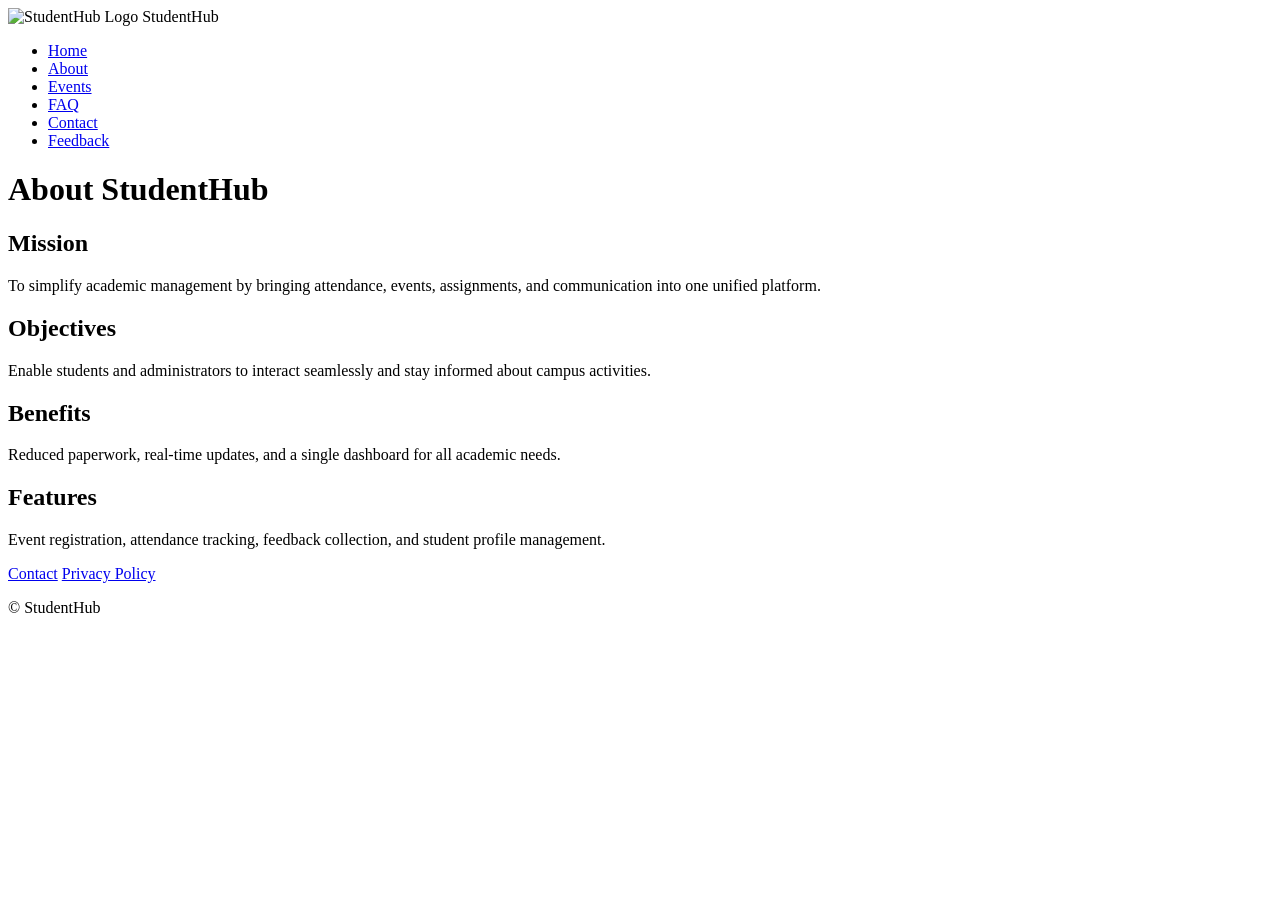
==== pages/about.html @ 8a24f8e3 "Initial StudentHub project setup" ====
<!DOCTYPE html>
<html lang="en">
<head>
  <meta charset="UTF-8">
  <meta name="viewport" content="width=device-width, initial-scale=1.0">
  <title>StudentHub - About Us</title>
  <link rel="stylesheet" href="about.css">
</head>
<body>
  <header>
    <div class="logo">
      <img src="logo.png" alt="StudentHub Logo">
      <span>StudentHub</span>
    </div>
    <nav aria-label="Main navigation">
      <ul>
        <li><a href="index.html">Home</a></li>
        <li><a href="about.html">About</a></li>
        <li><a href="events.html">Events</a></li>
        <li><a href="faq.html">FAQ</a></li>
        <li><a href="contact.html">Contact</a></li>
        <li><a href="feedback.html">Feedback</a></li>
      </ul>
    </nav>
  </header>

  <main>
    <h1>About StudentHub</h1>

    <section>
      <h2>Mission</h2>
      <p>To simplify academic management by bringing attendance, events, assignments, and communication into one unified platform.</p>
    </section>

    <section>
      <h2>Objectives</h2>
      <p>Enable students and administrators to interact seamlessly and stay informed about campus activities.</p>
    </section>

    <section>
      <h2>Benefits</h2>
      <p>Reduced paperwork, real-time updates, and a single dashboard for all academic needs.</p>
    </section>

    <section>
      <h2>Features</h2>
      <p>Event registration, attendance tracking, feedback collection, and student profile management.</p>
    </section>
  </main>

  <footer>
    <nav aria-label="Footer navigation">
      <a href="contact.html">Contact</a>
      <a href="privacy.html">Privacy Policy</a>
    </nav>
    <p>&copy; StudentHub</p>
  </footer>
</body>
</html>
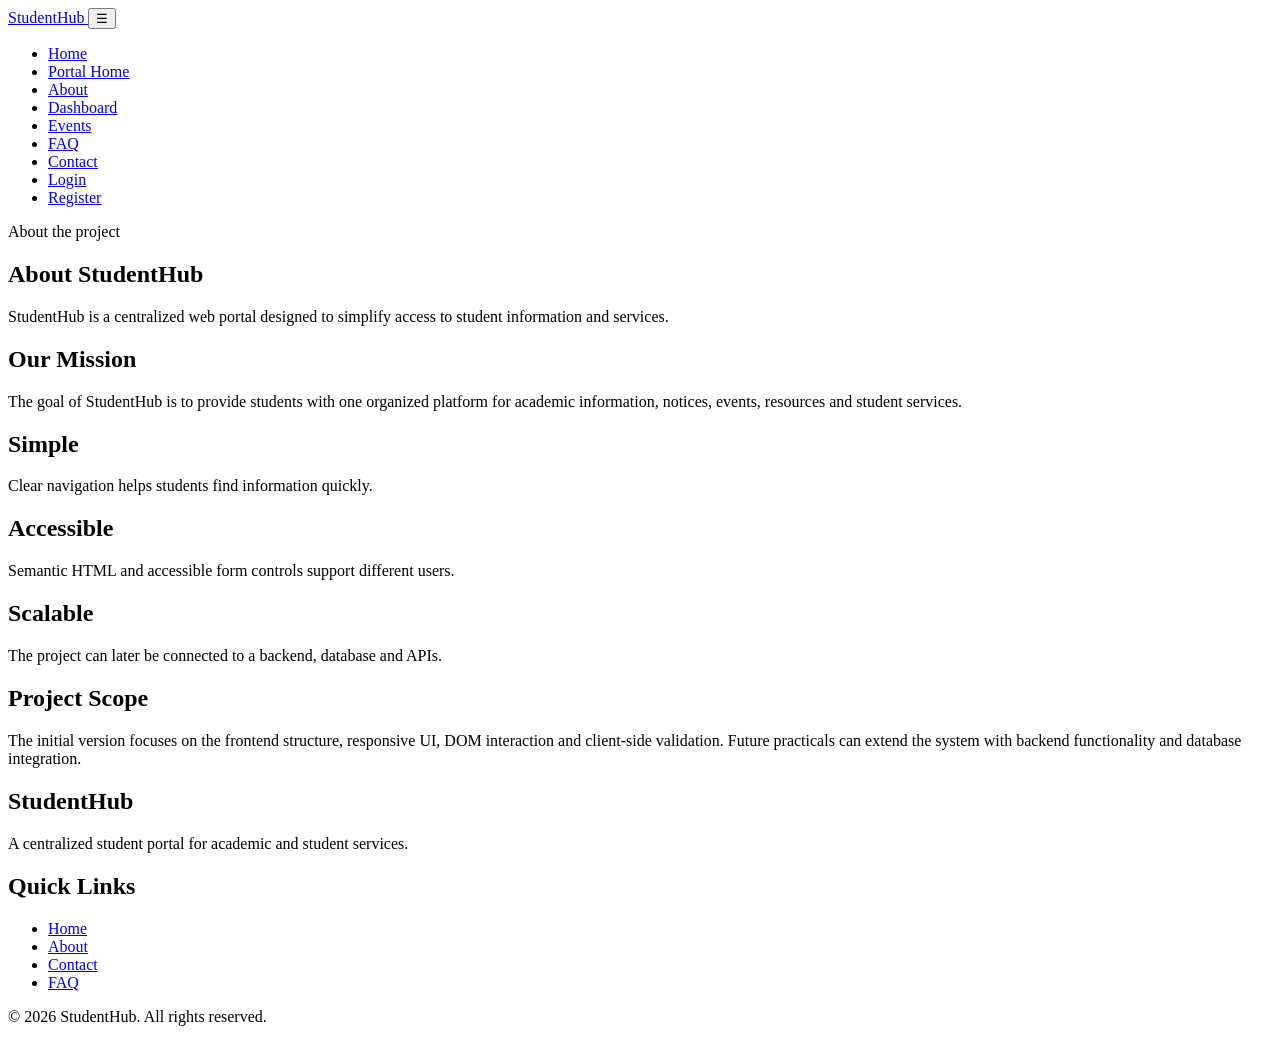
==== commit 2fe4b6c9: "Add HTML, README, DOCUMENT" ====
--- a/pages/about.html
+++ b/pages/about.html
@@ -1,59 +1,183 @@
 <!DOCTYPE html>
 <html lang="en">
 <head>
-  <meta charset="UTF-8">
-  <meta name="viewport" content="width=device-width, initial-scale=1.0">
-  <title>StudentHub - About Us</title>
-  <link rel="stylesheet" href="about.css">
+    <meta charset="UTF-8">
+    <meta name="viewport" content="width=device-width, initial-scale=1.0">
+
+    <meta name="description"
+          content="Learn about the StudentHub student portal project.">
+
+    <title>StudentHub | About</title>
+
+    <link rel="stylesheet" href="../css/about.css">
+    <script src="../js/about.js" defer></script>
 </head>
+
 <body>
-  <header>
-    <div class="logo">
-      <img src="logo.png" alt="StudentHub Logo">
-      <span>StudentHub</span>
-    </div>
-    <nav aria-label="Main navigation">
-      <ul>
-        <li><a href="index.html">Home</a></li>
-        <li><a href="about.html">About</a></li>
-        <li><a href="events.html">Events</a></li>
-        <li><a href="faq.html">FAQ</a></li>
-        <li><a href="contact.html">Contact</a></li>
-        <li><a href="feedback.html">Feedback</a></li>
-      </ul>
-    </nav>
-  </header>
 
-  <main>
-    <h1>About StudentHub</h1>
+    <!-- HEADER -->
+    <header class="site-header">
 
-    <section>
-      <h2>Mission</h2>
-      <p>To simplify academic management by bringing attendance, events, assignments, and communication into one unified platform.</p>
-    </section>
+        <nav class="navbar" aria-label="Main navigation">
 
-    <section>
-      <h2>Objectives</h2>
-      <p>Enable students and administrators to interact seamlessly and stay informed about campus activities.</p>
-    </section>
+            <a href="../index.html" class="logo">
+                StudentHub
+            </a>
 
-    <section>
-      <h2>Benefits</h2>
-      <p>Reduced paperwork, real-time updates, and a single dashboard for all academic needs.</p>
-    </section>
+            <button
+                type="button"
+                class="menu-toggle"
+                id="menuToggle"
+                aria-label="Open navigation menu"
+                aria-expanded="false">
+                ☰
+            </button>
 
-    <section>
-      <h2>Features</h2>
-      <p>Event registration, attendance tracking, feedback collection, and student profile management.</p>
-    </section>
-  </main>
+            <ul class="nav-links" id="navLinks">
+                <li><a href="../index.html">Home</a></li>
+                <li><a href="home.html">Portal Home</a></li>
+                <li><a href="about.html" aria-current="page">About</a></li>
+                <li><a href="dashboard.html">Dashboard</a></li>
+                <li><a href="events.html">Events</a></li>
+                <li><a href="faq.html">FAQ</a></li>
+                <li><a href="contact.html">Contact</a></li>
+                <li><a href="login.html">Login</a></li>
+                <li><a href="register.html" class="nav-button">Register</a></li>
+            </ul>
 
-  <footer>
-    <nav aria-label="Footer navigation">
-      <a href="contact.html">Contact</a>
-      <a href="privacy.html">Privacy Policy</a>
-    </nav>
-    <p>&copy; StudentHub</p>
-  </footer>
+        </nav>
+
+    </header>
+
+
+    <main>
+
+        <section class="page-header" aria-labelledby="page-title">
+
+            <p class="eyebrow">
+                About the project
+            </p>
+
+            <h1 id="page-title">
+                About StudentHub
+            </h1>
+
+            <p>
+                StudentHub is a centralized web portal designed
+                to simplify access to student information and services.
+            </p>
+
+        </section>
+
+
+        <section class="content-section" aria-labelledby="mission-title">
+
+            <h2 id="mission-title">
+                Our Mission
+            </h2>
+
+            <p>
+                The goal of StudentHub is to provide students with
+                one organized platform for academic information,
+                notices, events, resources and student services.
+            </p>
+
+        </section>
+
+
+        <section class="card-grid" aria-label="StudentHub objectives">
+
+            <article class="card">
+
+                <h2>
+                    Simple
+                </h2>
+
+                <p>
+                    Clear navigation helps students find information quickly.
+                </p>
+
+            </article>
+
+
+            <article class="card">
+
+                <h2>
+                    Accessible
+                </h2>
+
+                <p>
+                    Semantic HTML and accessible form controls
+                    support different users.
+                </p>
+
+            </article>
+
+
+            <article class="card">
+
+                <h2>
+                    Scalable
+                </h2>
+
+                <p>
+                    The project can later be connected to a backend,
+                    database and APIs.
+                </p>
+
+            </article>
+
+        </section>
+
+
+        <section class="content-section" aria-labelledby="scope-title">
+
+            <h2 id="scope-title">
+                Project Scope
+            </h2>
+
+            <p>
+                The initial version focuses on the frontend structure,
+                responsive UI, DOM interaction and client-side validation.
+                Future practicals can extend the system with backend
+                functionality and database integration.
+            </p>
+
+        </section>
+
+    </main>
+
+
+    <!-- FOOTER -->
+    <footer class="site-footer">
+
+        <div class="footer-content">
+
+            <section>
+                <h2>StudentHub</h2>
+                <p>
+                    A centralized student portal for academic
+                    and student services.
+                </p>
+            </section>
+
+            <nav aria-label="Footer navigation">
+                <h2>Quick Links</h2>
+                <ul>
+                    <li><a href="../index.html">Home</a></li>
+                    <li><a href="about.html">About</a></li>
+                    <li><a href="contact.html">Contact</a></li>
+                    <li><a href="faq.html">FAQ</a></li>
+                </ul>
+            </nav>
+
+        </div>
+
+        <p class="copyright">
+            &copy; 2026 StudentHub. All rights reserved.
+        </p>
+
+    </footer>
+
 </body>
-</html>
+</html>
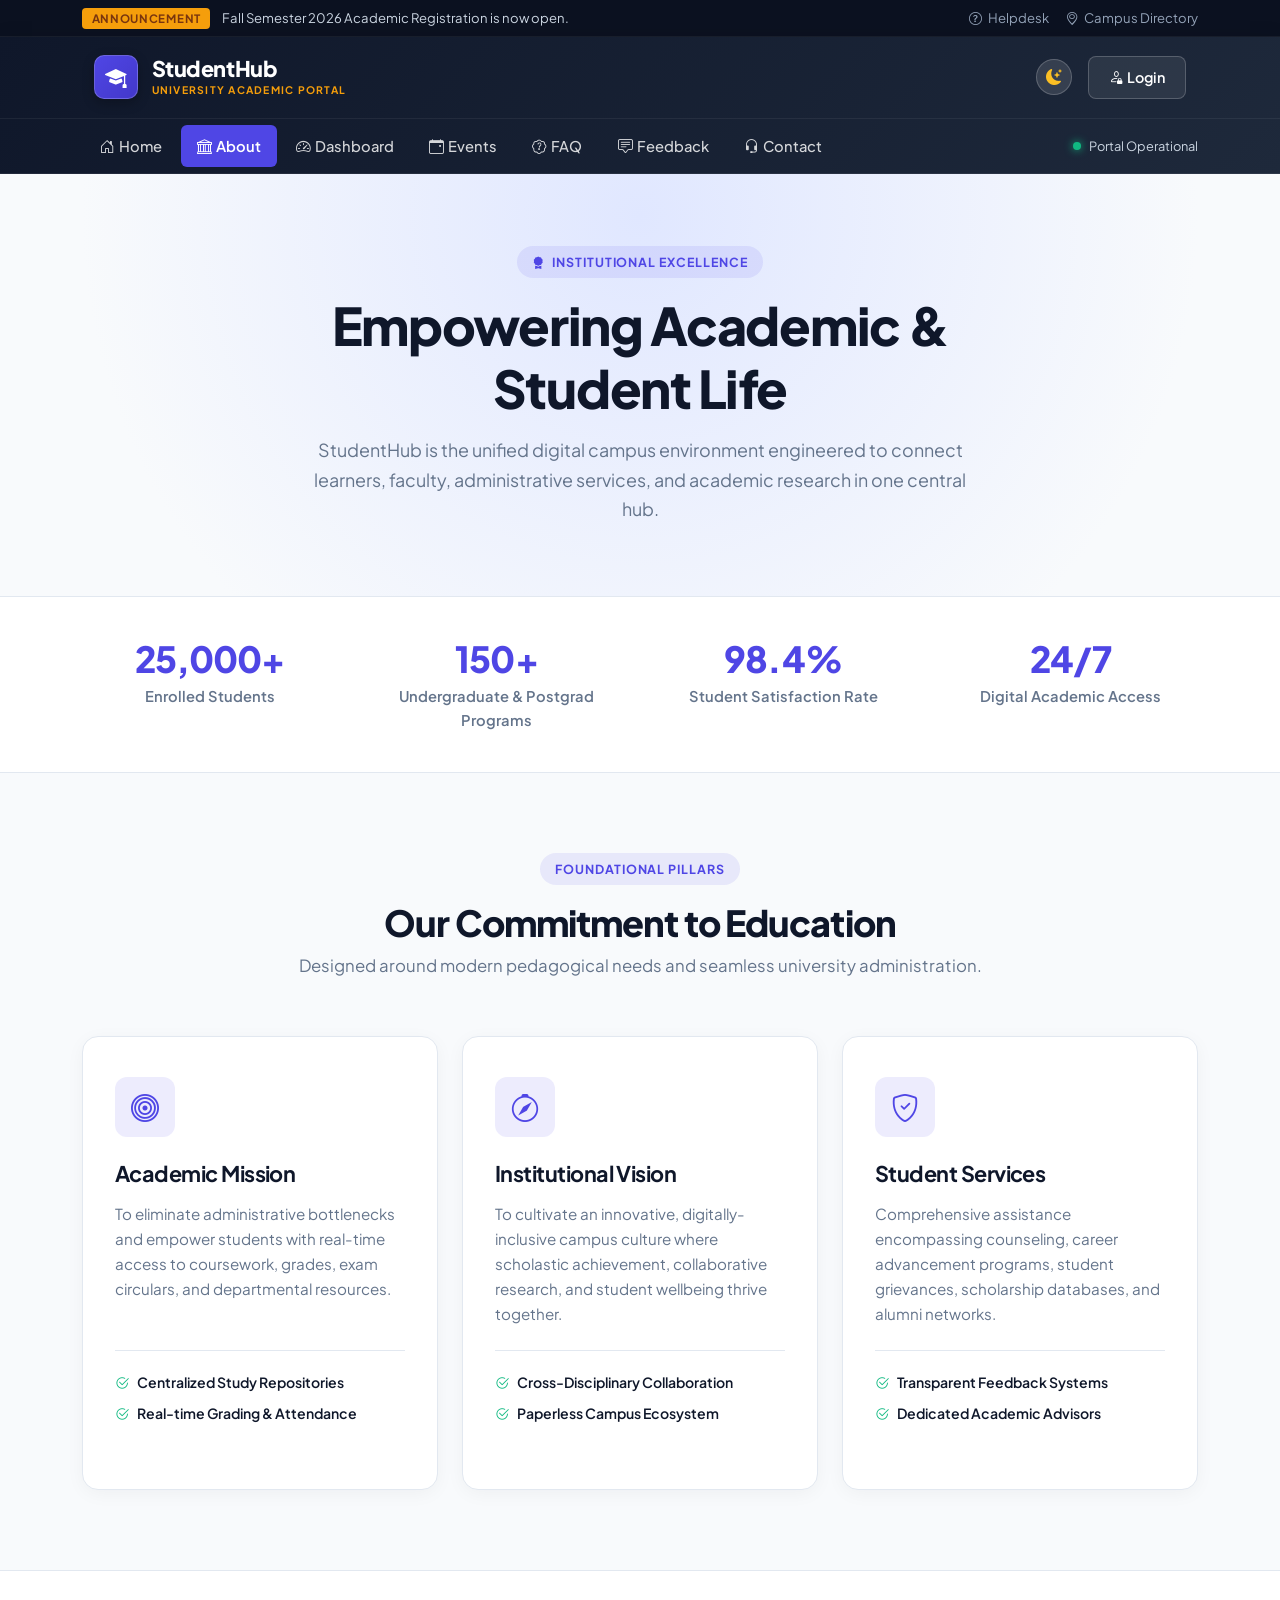
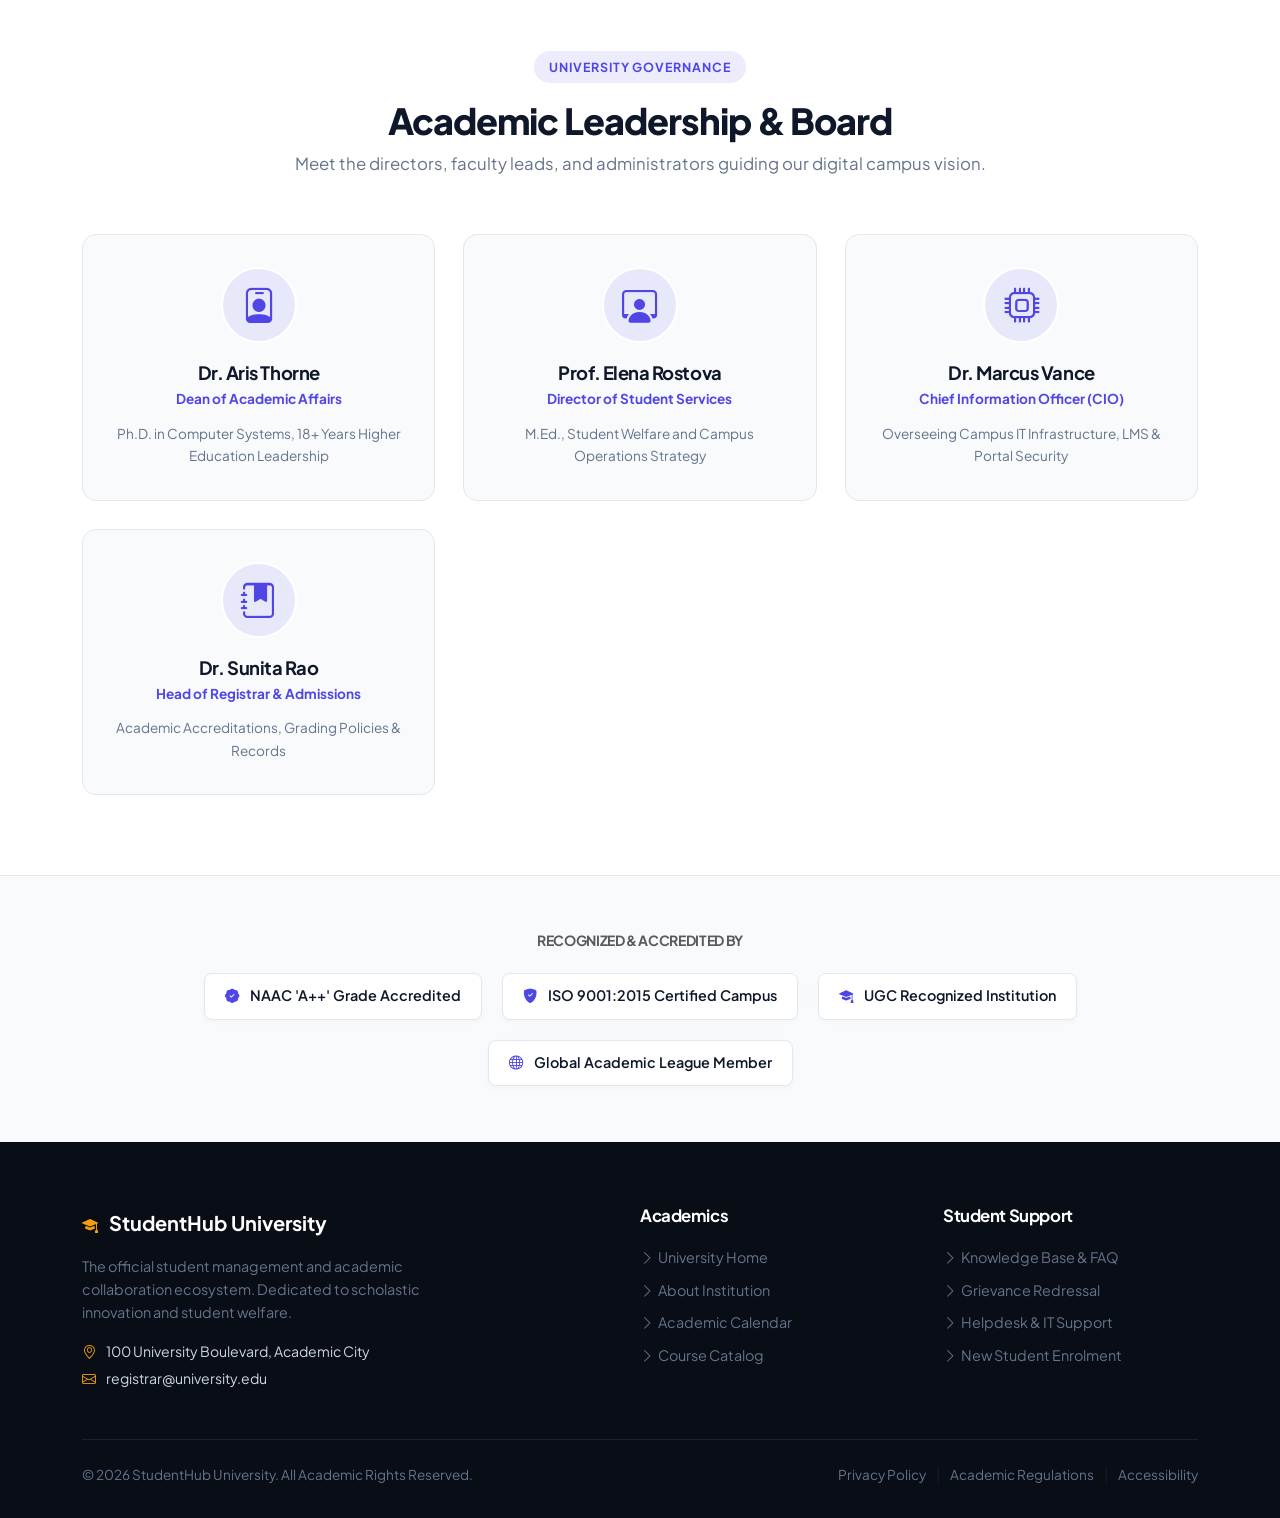
==== commit b5c585c7: "Updated StudentHub" ====
--- a/pages/about.html
+++ b/pages/about.html
@@ -1,183 +1,347 @@
 <!DOCTYPE html>
-<html lang="en">
+<html lang="en" data-bs-theme="light">
+
 <head>
     <meta charset="UTF-8">
     <meta name="viewport" content="width=device-width, initial-scale=1.0">
-
-    <meta name="description"
-          content="Learn about the StudentHub student portal project.">
-
-    <title>StudentHub | About</title>
-
+    <meta name="description" content="Discover StudentHub - The official student portal empowering academic success, research, and campus engagement.">
+    <title>About Us | StudentHub University Portal</title>
+
+    <!-- Google Fonts -->
+    <link rel="preconnect" href="https://fonts.googleapis.com">
+    <link rel="preconnect" href="https://fonts.gstatic.com" crossorigin>
+    <link href="https://fonts.googleapis.com/css2?family=Plus+Jakarta+Sans:wght@400;500;600;700;800&display=swap" rel="stylesheet">
+
+    <!-- Bootstrap 5 CSS -->
+    <link href="https://cdn.jsdelivr.net/npm/bootstrap@5.3.3/dist/css/bootstrap.min.css" rel="stylesheet">
+    <!-- Bootstrap Icons -->
+    <link rel="stylesheet" href="https://cdn.jsdelivr.net/npm/bootstrap-icons@1.11.3/font/bootstrap-icons.min.css">
+    <!-- About Page Dedicated CSS -->
     <link rel="stylesheet" href="../css/about.css">
-    <script src="../js/about.js" defer></script>
 </head>
 
 <body>
 
-    <!-- HEADER -->
+    <!-- ================= TOP NOTICE BAR ================= -->
+    <aside class="top-announcement-bar">
+        <div class="container d-flex justify-content-between align-items-center">
+            <div class="announcement-text">
+                <span class="badge-accent">ANNOUNCEMENT</span>
+                <span>Fall Semester 2026 Academic Registration is now open.</span>
+            </div>
+            <div class="quick-support-links d-none d-md-flex gap-3">
+                <a href="faq.html"><i class="bi bi-question-circle me-1"></i> Helpdesk</a>
+                <a href="contact.html"><i class="bi bi-geo-alt me-1"></i> Campus Directory</a>
+            </div>
+        </div>
+    </aside>
+
+    <!-- ================= MAIN HEADER & NAV ================= -->
     <header class="site-header">
-
-        <nav class="navbar" aria-label="Main navigation">
-
-            <a href="../index.html" class="logo">
-                StudentHub
+        <div class="top-header container">
+            <!-- University Portal Logo -->
+            <a href="../index.html" class="logo" aria-label="StudentHub Home">
+                <div class="logo-shield">
+                    <i class="bi bi-mortarboard-fill"></i>
+                </div>
+                <div class="logo-text">
+                    <span class="brand-title">StudentHub</span>
+                    <span class="brand-subtitle">UNIVERSITY ACADEMIC PORTAL</span>
+                </div>
             </a>
 
-            <button
-                type="button"
-                class="menu-toggle"
-                id="menuToggle"
-                aria-label="Open navigation menu"
-                aria-expanded="false">
-                ☰
-            </button>
-
-            <ul class="nav-links" id="navLinks">
-                <li><a href="../index.html">Home</a></li>
-                <li><a href="home.html">Portal Home</a></li>
-                <li><a href="about.html" aria-current="page">About</a></li>
-                <li><a href="dashboard.html">Dashboard</a></li>
-                <li><a href="events.html">Events</a></li>
-                <li><a href="faq.html">FAQ</a></li>
-                <li><a href="contact.html">Contact</a></li>
-                <li><a href="login.html">Login</a></li>
-                <li><a href="register.html" class="nav-button">Register</a></li>
-            </ul>
-
+            <!-- Header Actions with Theme Switcher -->
+            <div class="header-actions">
+                <!-- Dark / Light Theme Toggle -->
+                <button class="btn-theme-toggle" id="themeToggleBtn" aria-label="Toggle Theme" title="Toggle Theme">
+                    <i class="bi bi-moon-stars-fill" id="themeIcon"></i>
+                </button>
+
+                <a href="login.html" class="btn-portal-login">
+                    <i class="bi bi-person-lock me-1"></i> Login
+                </a>
+            </div>
+        </div>
+
+        <!-- Navigation Bar -->
+        <nav class="navbar navbar-expand-lg navbar-dark">
+            <div class="container">
+                <button class="navbar-toggler" type="button" data-bs-toggle="collapse" data-bs-target="#studentNav" aria-controls="studentNav" aria-expanded="false" aria-label="Toggle navigation">
+                    <span class="navbar-toggler-icon"></span>
+                </button>
+
+                <div class="collapse navbar-collapse" id="studentNav">
+                    <div class="navbar-nav me-auto">
+                        <a class="nav-link" href="../index.html"><i class="bi bi-house-door me-1"></i> Home</a>
+                        <a class="nav-link active" href="about.html" aria-current="page"><i class="bi bi-bank me-1"></i> About</a>
+                        <a class="nav-link" href="dashboard.html"><i class="bi bi-speedometer2 me-1"></i> Dashboard</a>
+                        <a class="nav-link" href="events.html"><i class="bi bi-calendar-event me-1"></i> Events</a>
+                        <a class="nav-link" href="faq.html"><i class="bi bi-patch-question me-1"></i> FAQ</a>
+                        <a class="nav-link" href="feedback.html"><i class="bi bi-chat-square-text me-1"></i> Feedback</a>
+                        <a class="nav-link" href="contact.html"><i class="bi bi-headset me-1"></i> Contact</a>
+                    </div>
+                    <div class="portal-status d-none d-lg-flex align-items-center">
+                        <span class="status-indicator"></span> Portal Operational
+                    </div>
+                </div>
+            </div>
         </nav>
-
     </header>
 
-
+    <!-- ================= MAIN CONTENT ================= -->
     <main>
 
-        <section class="page-header" aria-labelledby="page-title">
-
-            <p class="eyebrow">
-                About the project
-            </p>
-
-            <h1 id="page-title">
-                About StudentHub
-            </h1>
-
-            <p>
-                StudentHub is a centralized web portal designed
-                to simplify access to student information and services.
-            </p>
-
-        </section>
-
-
-        <section class="content-section" aria-labelledby="mission-title">
-
-            <h2 id="mission-title">
-                Our Mission
-            </h2>
-
-            <p>
-                The goal of StudentHub is to provide students with
-                one organized platform for academic information,
-                notices, events, resources and student services.
-            </p>
-
-        </section>
-
-
-        <section class="card-grid" aria-label="StudentHub objectives">
-
-            <article class="card">
-
-                <h2>
-                    Simple
-                </h2>
-
-                <p>
-                    Clear navigation helps students find information quickly.
-                </p>
-
-            </article>
-
-
-            <article class="card">
-
-                <h2>
-                    Accessible
-                </h2>
-
-                <p>
-                    Semantic HTML and accessible form controls
-                    support different users.
-                </p>
-
-            </article>
-
-
-            <article class="card">
-
-                <h2>
-                    Scalable
-                </h2>
-
-                <p>
-                    The project can later be connected to a backend,
-                    database and APIs.
-                </p>
-
-            </article>
-
-        </section>
-
-
-        <section class="content-section" aria-labelledby="scope-title">
-
-            <h2 id="scope-title">
-                Project Scope
-            </h2>
-
-            <p>
-                The initial version focuses on the frontend structure,
-                responsive UI, DOM interaction and client-side validation.
-                Future practicals can extend the system with backend
-                functionality and database integration.
-            </p>
-
+        <!-- ================= HERO SECTION ================= -->
+        <section class="about-hero">
+            <div class="container text-center">
+                <span class="section-tag">
+                    <i class="bi bi-award-fill me-1"></i> INSTITUTIONAL EXCELLENCE
+                </span>
+                <h1>Empowering Academic &amp; Student Life</h1>
+                <p class="hero-description">StudentHub is the unified digital campus environment engineered to connect learners, faculty, administrative services, and academic research in one central hub.</p>
+            </div>
+        </section>
+
+        <!-- ================= KEY STATS COUNTER ================= -->
+        <section class="stats-ribbon">
+            <div class="container">
+                <div class="stats-grid">
+                    <div class="stat-item">
+                        <h3>25,000+</h3>
+                        <p>Enrolled Students</p>
+                    </div>
+                    <div class="stat-item">
+                        <h3>150+</h3>
+                        <p>Undergraduate &amp; Postgrad Programs</p>
+                    </div>
+                    <div class="stat-item">
+                        <h3>98.4%</h3>
+                        <p>Student Satisfaction Rate</p>
+                    </div>
+                    <div class="stat-item">
+                        <h3>24/7</h3>
+                        <p>Digital Academic Access</p>
+                    </div>
+                </div>
+            </div>
+        </section>
+
+        <!-- ================= MISSION & VALUES ================= -->
+        <section class="about-pillars">
+            <div class="container">
+                <div class="section-header text-center">
+                    <span class="section-tag">FOUNDATIONAL PILLARS</span>
+                    <h2>Our Commitment to Education</h2>
+                    <p>Designed around modern pedagogical needs and seamless university administration.</p>
+                </div>
+
+                <div class="row g-4">
+                    <!-- PILLAR 1 -->
+                    <div class="col-12 col-md-6 col-lg-4">
+                        <article class="pillar-card h-100">
+                            <div class="pillar-icon">
+                                <i class="bi bi-bullseye"></i>
+                            </div>
+                            <h3>Academic Mission</h3>
+                            <p>To eliminate administrative bottlenecks and empower students with real-time access to coursework, grades, exam circulars, and departmental resources.</p>
+                            <ul class="pillar-list">
+                                <li><i class="bi bi-check2-circle me-2"></i> Centralized Study Repositories</li>
+                                <li><i class="bi bi-check2-circle me-2"></i> Real-time Grading &amp; Attendance</li>
+                            </ul>
+                        </article>
+                    </div>
+
+                    <!-- PILLAR 2 -->
+                    <div class="col-12 col-md-6 col-lg-4">
+                        <article class="pillar-card h-100">
+                            <div class="pillar-icon">
+                                <i class="bi bi-compass"></i>
+                            </div>
+                            <h3>Institutional Vision</h3>
+                            <p>To cultivate an innovative, digitally-inclusive campus culture where scholastic achievement, collaborative research, and student wellbeing thrive together.</p>
+                            <ul class="pillar-list">
+                                <li><i class="bi bi-check2-circle me-2"></i> Cross-Disciplinary Collaboration</li>
+                                <li><i class="bi bi-check2-circle me-2"></i> Paperless Campus Ecosystem</li>
+                            </ul>
+                        </article>
+                    </div>
+
+                    <!-- PILLAR 3 -->
+                    <div class="col-12 col-md-12 col-lg-4">
+                        <article class="pillar-card h-100">
+                            <div class="pillar-icon">
+                                <i class="bi bi-shield-check"></i>
+                            </div>
+                            <h3>Student Services</h3>
+                            <p>Comprehensive assistance encompassing counseling, career advancement programs, student grievances, scholarship databases, and alumni networks.</p>
+                            <ul class="pillar-list">
+                                <li><i class="bi bi-check2-circle me-2"></i> Transparent Feedback Systems</li>
+                                <li><i class="bi bi-check2-circle me-2"></i> Dedicated Academic Advisors</li>
+                            </ul>
+                        </article>
+                    </div>
+                </div>
+            </div>
+        </section>
+
+        <!-- ================= LEADERSHIP & FACULTY BOARD ================= -->
+        <section class="team-section">
+            <div class="container">
+                <div class="section-header text-center">
+                    <span class="section-tag">UNIVERSITY GOVERNANCE</span>
+                    <h2>Academic Leadership &amp; Board</h2>
+                    <p>Meet the directors, faculty leads, and administrators guiding our digital campus vision.</p>
+                </div>
+
+                <div class="leadership-grid">
+                    <article class="leader-card">
+                        <div class="leader-avatar">
+                            <i class="bi bi-person-badge"></i>
+                        </div>
+                        <div class="leader-info">
+                            <h3>Dr. Aris Thorne</h3>
+                            <span class="leader-designation">Dean of Academic Affairs</span>
+                            <p class="leader-dept">Ph.D. in Computer Systems, 18+ Years Higher Education Leadership</p>
+                        </div>
+                    </article>
+
+                    <article class="leader-card">
+                        <div class="leader-avatar">
+                            <i class="bi bi-person-workspace"></i>
+                        </div>
+                        <div class="leader-info">
+                            <h3>Prof. Elena Rostova</h3>
+                            <span class="leader-designation">Director of Student Services</span>
+                            <p class="leader-dept">M.Ed., Student Welfare and Campus Operations Strategy</p>
+                        </div>
+                    </article>
+
+                    <article class="leader-card">
+                        <div class="leader-avatar">
+                            <i class="bi bi-cpu"></i>
+                        </div>
+                        <div class="leader-info">
+                            <h3>Dr. Marcus Vance</h3>
+                            <span class="leader-designation">Chief Information Officer (CIO)</span>
+                            <p class="leader-dept">Overseeing Campus IT Infrastructure, LMS &amp; Portal Security</p>
+                        </div>
+                    </article>
+
+                    <article class="leader-card">
+                        <div class="leader-avatar">
+                            <i class="bi bi-journal-bookmark-fill"></i>
+                        </div>
+                        <div class="leader-info">
+                            <h3>Dr. Sunita Rao</h3>
+                            <span class="leader-designation">Head of Registrar &amp; Admissions</span>
+                            <p class="leader-dept">Academic Accreditations, Grading Policies &amp; Records</p>
+                        </div>
+                    </article>
+                </div>
+            </div>
+        </section>
+
+        <!-- ================= ACCREDITATIONS & BADGES ================= -->
+        <section class="accreditations-section">
+            <div class="container text-center">
+                <h3 class="mb-4 text-muted small fw-bold text-uppercase">Recognized &amp; Accredited By</h3>
+                <div class="accreditation-badges">
+                    <div class="badge-item"><i class="bi bi-patch-check-fill me-2 text-indigo"></i> NAAC 'A++' Grade Accredited</div>
+                    <div class="badge-item"><i class="bi bi-shield-fill-check me-2 text-indigo"></i> ISO 9001:2015 Certified Campus</div>
+                    <div class="badge-item"><i class="bi bi-mortarboard-fill me-2 text-indigo"></i> UGC Recognized Institution</div>
+                    <div class="badge-item"><i class="bi bi-globe me-2 text-indigo"></i> Global Academic League Member</div>
+                </div>
+            </div>
         </section>
 
     </main>
 
-
-    <!-- FOOTER -->
+    <!-- ================= FOOTER ================= -->
     <footer class="site-footer">
-
-        <div class="footer-content">
-
-            <section>
-                <h2>StudentHub</h2>
-                <p>
-                    A centralized student portal for academic
-                    and student services.
-                </p>
-            </section>
-
-            <nav aria-label="Footer navigation">
-                <h2>Quick Links</h2>
-                <ul>
-                    <li><a href="../index.html">Home</a></li>
-                    <li><a href="about.html">About</a></li>
-                    <li><a href="contact.html">Contact</a></li>
-                    <li><a href="faq.html">FAQ</a></li>
-                </ul>
-            </nav>
-
+        <div class="container">
+            <div class="footer-grid">
+
+                <!-- UNIVERSITY PORTAL DETAILS -->
+                <div class="footer-col brand-col">
+                    <div class="footer-logo mb-3">
+                        <i class="bi bi-mortarboard-fill me-2 text-accent"></i>
+                        <span class="fw-bold fs-5 text-white">StudentHub University</span>
+                    </div>
+                    <p class="footer-desc">The official student management and academic collaboration ecosystem. Dedicated to scholastic innovation and student welfare.</p>
+                    <div class="footer-campus-info mt-3">
+                        <p class="mb-1"><i class="bi bi-geo-alt me-2 text-accent"></i> 100 University Boulevard, Academic City</p>
+                        <p class="mb-0"><i class="bi bi-envelope me-2 text-accent"></i> registrar@university.edu</p>
+                    </div>
+                </div>
+
+                <!-- ACADEMIC LINKS -->
+                <div class="footer-col">
+                    <h4>Academics</h4>
+                    <div class="footer-links">
+                        <a href="../index.html"><i class="bi bi-chevron-right me-1"></i> University Home</a>
+                        <a href="about.html"><i class="bi bi-chevron-right me-1"></i> About Institution</a>
+                        <a href="events.html"><i class="bi bi-chevron-right me-1"></i> Academic Calendar</a>
+                        <a href="dashboard.html"><i class="bi bi-chevron-right me-1"></i> Course Catalog</a>
+                    </div>
+                </div>
+
+                <!-- STUDENT SUPPORT -->
+                <div class="footer-col">
+                    <h4>Student Support</h4>
+                    <div class="footer-links">
+                        <a href="faq.html"><i class="bi bi-chevron-right me-1"></i> Knowledge Base &amp; FAQ</a>
+                        <a href="feedback.html"><i class="bi bi-chevron-right me-1"></i> Grievance Redressal</a>
+                        <a href="contact.html"><i class="bi bi-chevron-right me-1"></i> Helpdesk &amp; IT Support</a>
+                        <a href="register.html"><i class="bi bi-chevron-right me-1"></i> New Student Enrolment</a>
+                    </div>
+                </div>
+
+            </div>
+
+            <!-- COPYRIGHT & POLICIES -->
+            <div class="copyright-bar d-flex flex-column flex-md-row justify-content-between align-items-center">
+                <p class="mb-0">&copy; 2026 StudentHub University. All Academic Rights Reserved.</p>
+                <div class="footer-legal-links mt-2 mt-md-0">
+                    <a href="#">Privacy Policy</a>
+                    <span class="mx-2 text-muted">|</span>
+                    <a href="#">Academic Regulations</a>
+                    <span class="mx-2 text-muted">|</span>
+                    <a href="#">Accessibility</a>
+                </div>
+            </div>
         </div>
-
-        <p class="copyright">
-            &copy; 2026 StudentHub. All rights reserved.
-        </p>
-
     </footer>
+
+    <!-- Bootstrap JS Bundle -->
+    <script src="https://cdn.jsdelivr.net/npm/bootstrap@5.3.3/dist/js/bootstrap.bundle.min.js"></script>
+
+    <!-- Theme Switcher Script -->
+    <script>
+        const themeToggleBtn = document.getElementById('themeToggleBtn');
+        const themeIcon = document.getElementById('themeIcon');
+        const htmlElement = document.documentElement;
+
+        const savedTheme = localStorage.getItem('theme') || 
+            (window.matchMedia('(prefers-color-scheme: dark)').matches ? 'dark' : 'light');
+
+        function applyTheme(theme) {
+            htmlElement.setAttribute('data-bs-theme', theme);
+            localStorage.setItem('theme', theme);
+            if (theme === 'dark') {
+                themeIcon.className = 'bi bi-sun-fill';
+            } else {
+                themeIcon.className = 'bi bi-moon-stars-fill';
+            }
+        }
+
+        applyTheme(savedTheme);
+
+        themeToggleBtn.addEventListener('click', () => {
+            const currentTheme = htmlElement.getAttribute('data-bs-theme');
+            const newTheme = currentTheme === 'dark' ? 'light' : 'dark';
+            applyTheme(newTheme);
+        });
+    </script>
 
 </body>
 </html>
--- a/css/about.css
+++ b/css/about.css
@@ -0,0 +1,578 @@
+@import url('https://fonts.googleapis.com/css2?family=Plus+Jakarta+Sans:wght@400;500;600;700;800&display=swap');
+
+/* ==========================================================================
+   1. Theme Tokens (Light Mode Default)
+   ========================================================================== */
+:root {
+  --uni-navy-dark: #0f172a;
+  --uni-navy-subtle: #1e293b;
+  --uni-blue-primary: #4f46e5;
+  --uni-accent-gold: #f59e0b;
+  --uni-accent-blue: #818cf8;
+
+  --uni-body-bg: #f8fafc;
+  --uni-card-bg: #ffffff;
+  --uni-alt-bg: #ffffff;
+  --uni-border: #e2e8f0;
+  --uni-footer-bg: #090d16;
+
+  --text-main: #0f172a;
+  --text-muted: #64748b;
+
+  --hero-radial-start: #e0e7ff;
+  --hero-radial-end: #f8fafc;
+
+  --shadow-soft: 0 4px 20px -2px rgba(15, 23, 42, 0.05);
+  --shadow-hover: 0 16px 32px -4px rgba(79, 70, 229, 0.12);
+
+  --transition-fast: all 0.25s cubic-bezier(0.4, 0, 0.2, 1);
+}
+
+/* ==========================================================================
+   2. Dark Mode Overrides (data-bs-theme="dark")
+   ========================================================================== */
+[data-bs-theme="dark"] {
+  --uni-blue-primary: #6366f1;
+  --uni-accent-gold: #fbbf24;
+  --uni-accent-blue: #a5b4fc;
+
+  --uni-body-bg: #0b0f19;
+  --uni-card-bg: #111827;
+  --uni-alt-bg: #111827;
+  --uni-border: #1f2937;
+  --uni-footer-bg: #030712;
+
+  --text-main: #f8fafc;
+  --text-muted: #cbd5e1;
+
+  --hero-radial-start: #1e1b4b;
+  --hero-radial-end: #0b0f19;
+
+  --shadow-soft: 0 4px 20px rgba(0, 0, 0, 0.4);
+  --shadow-hover: 0 16px 32px rgba(99, 102, 241, 0.2);
+}
+
+/* ==========================================================================
+   3. Global Typography & Reset
+   ========================================================================== */
+* {
+  box-sizing: border-box;
+}
+
+body {
+  font-family: 'Plus Jakarta Sans', -apple-system, BlinkMacSystemFont, 'Segoe UI', Roboto, sans-serif;
+  background-color: var(--uni-body-bg);
+  color: var(--text-muted);
+  line-height: 1.65;
+  transition: background-color 0.3s ease, color 0.3s ease;
+  -webkit-font-smoothing: antialiased;
+}
+
+h1, h2, h3, h4 {
+  color: var(--text-main);
+  font-weight: 700;
+  letter-spacing: -0.025em;
+}
+
+.text-indigo {
+  color: var(--uni-blue-primary) !important;
+}
+
+.badge-accent {
+  background-color: var(--uni-accent-gold);
+  color: #78350f;
+  font-weight: 700;
+  font-size: 0.72rem;
+  letter-spacing: 0.06em;
+  padding: 0.2rem 0.6rem;
+  border-radius: 4px;
+  margin-right: 0.6rem;
+}
+
+.text-accent {
+  color: var(--uni-accent-gold) !important;
+}
+
+/* Theme Toggle Button */
+.btn-theme-toggle {
+  background: rgba(255, 255, 255, 0.12);
+  border: 1px solid rgba(255, 255, 255, 0.2);
+  color: #fbbf24;
+  width: 36px;
+  height: 36px;
+  border-radius: 50%;
+  display: inline-flex;
+  align-items: center;
+  justify-content: center;
+  font-size: 1rem;
+  cursor: pointer;
+  transition: var(--transition-fast);
+}
+
+.btn-theme-toggle:hover {
+  background: rgba(255, 255, 255, 0.22);
+  transform: rotate(20deg) scale(1.08);
+}
+
+/* ==========================================================================
+   4. Top Announcement & Header Navigation
+   ========================================================================== */
+.top-announcement-bar {
+  background-color: #0b1120;
+  color: #cbd5e1;
+  font-size: 0.82rem;
+  padding: 0.45rem 0;
+  border-bottom: 1px solid rgba(255, 255, 255, 0.06);
+}
+
+.quick-support-links a {
+  color: #94a3b8;
+  text-decoration: none;
+  transition: var(--transition-fast);
+}
+
+.quick-support-links a:hover {
+  color: #ffffff;
+}
+
+.site-header {
+  background: linear-gradient(135deg, var(--uni-navy-dark) 0%, var(--uni-navy-subtle) 100%);
+  border-bottom: 1px solid rgba(255, 255, 255, 0.08);
+  box-shadow: 0 4px 20px rgba(0, 0, 0, 0.15);
+}
+
+.top-header {
+  display: flex;
+  justify-content: space-between;
+  align-items: center;
+  padding: 1.15rem 1.5rem;
+  gap: 1.5rem;
+}
+
+.logo {
+  text-decoration: none;
+  display: inline-flex;
+  align-items: center;
+  gap: 0.85rem;
+}
+
+.logo-shield {
+  width: 44px;
+  height: 44px;
+  background: linear-gradient(135deg, var(--uni-blue-primary) 0%, #4338ca 100%);
+  border: 1px solid rgba(255, 255, 255, 0.2);
+  color: #ffffff;
+  border-radius: 10px;
+  display: flex;
+  align-items: center;
+  justify-content: center;
+  font-size: 1.35rem;
+  box-shadow: 0 4px 12px rgba(0, 0, 0, 0.25);
+}
+
+.logo-text {
+  display: flex;
+  flex-direction: column;
+}
+
+.brand-title {
+  font-size: 1.35rem;
+  font-weight: 800;
+  color: #ffffff;
+  letter-spacing: -0.02em;
+  line-height: 1.1;
+}
+
+.brand-subtitle {
+  font-size: 0.65rem;
+  font-weight: 700;
+  color: var(--uni-accent-gold);
+  letter-spacing: 0.12em;
+}
+
+.header-actions {
+  display: flex;
+  align-items: center;
+  gap: 1rem;
+}
+
+.btn-portal-login {
+  background: rgba(255, 255, 255, 0.08);
+  border: 1px solid rgba(255, 255, 255, 0.2);
+  color: #ffffff;
+  text-decoration: none;
+  font-weight: 600;
+  font-size: 0.9rem;
+  padding: 0.55rem 1.25rem;
+  border-radius: 8px;
+  display: inline-flex;
+  align-items: center;
+  transition: var(--transition-fast);
+}
+
+.btn-portal-login:hover {
+  background-color: var(--uni-blue-primary);
+  border-color: var(--uni-blue-primary);
+  color: #ffffff;
+  transform: translateY(-1px);
+}
+
+.navbar {
+  border-top: 1px solid rgba(255, 255, 255, 0.06);
+  padding: 0.4rem 0;
+}
+
+.navbar-nav .nav-link {
+  font-size: 0.92rem;
+  font-weight: 500;
+  color: rgba(255, 255, 255, 0.82) !important;
+  padding: 0.55rem 1rem !important;
+  margin: 0 0.1rem;
+  border-radius: 6px;
+  display: inline-flex;
+  align-items: center;
+  transition: var(--transition-fast);
+}
+
+.navbar-nav .nav-link:hover {
+  color: #ffffff !important;
+  background-color: rgba(255, 255, 255, 0.08);
+}
+
+.navbar-nav .nav-link.active {
+  background-color: var(--uni-blue-primary);
+  color: #ffffff !important;
+  font-weight: 600;
+}
+
+.portal-status {
+  font-size: 0.8rem;
+  color: #cbd5e1;
+  gap: 0.5rem;
+}
+
+.status-indicator {
+  width: 8px;
+  height: 8px;
+  background-color: #10b981;
+  border-radius: 50%;
+  display: inline-block;
+  box-shadow: 0 0 8px #10b981;
+}
+
+/* ==========================================================================
+   5. Hero Section & Stats
+   ========================================================================== */
+.about-hero {
+  background: radial-gradient(circle at 50% 10%, var(--hero-radial-start) 0%, var(--hero-radial-end) 75%);
+  border-bottom: 1px solid var(--uni-border);
+  padding: 4.5rem 1.5rem;
+}
+
+.section-tag {
+  background-color: rgba(79, 70, 229, 0.1);
+  color: var(--uni-blue-primary);
+  font-weight: 700;
+  font-size: 0.78rem;
+  letter-spacing: 0.08em;
+  padding: 0.35rem 0.9rem;
+  border-radius: 50rem;
+  display: inline-block;
+  margin-bottom: 1rem;
+}
+
+.about-hero h1 {
+  font-size: clamp(2.2rem, 4.5vw, 3.25rem);
+  font-weight: 800;
+  max-width: 820px;
+  margin: 0 auto 1rem;
+}
+
+.hero-description {
+  max-width: 680px;
+  margin: 0 auto;
+  font-size: 1.12rem;
+  color: var(--text-muted);
+}
+
+.stats-ribbon {
+  background-color: var(--uni-alt-bg);
+  border-bottom: 1px solid var(--uni-border);
+  padding: 2.5rem 0;
+}
+
+.stats-grid {
+  display: grid;
+  grid-template-columns: repeat(auto-fit, minmax(200px, 1fr));
+  gap: 2rem;
+  text-align: center;
+}
+
+.stat-item h3 {
+  font-size: 2.25rem;
+  font-weight: 800;
+  color: var(--uni-blue-primary);
+  margin-bottom: 0.25rem;
+}
+
+.stat-item p {
+  color: var(--text-muted);
+  font-size: 0.92rem;
+  font-weight: 600;
+  margin: 0;
+}
+
+/* ==========================================================================
+   6. Pillars Section
+   ========================================================================== */
+.about-pillars {
+  padding: 5rem 0;
+  background-color: var(--uni-body-bg);
+}
+
+.section-header {
+  margin-bottom: 3.5rem;
+}
+
+.section-header h2 {
+  font-size: 2.25rem;
+  font-weight: 800;
+  margin-bottom: 0.5rem;
+}
+
+.section-header p {
+  color: var(--text-muted);
+  font-size: 1.05rem;
+}
+
+.pillar-card {
+  background-color: var(--uni-card-bg);
+  border: 1px solid var(--uni-border);
+  border-radius: 16px;
+  padding: 2.5rem 2rem;
+  box-shadow: var(--shadow-soft);
+  display: flex;
+  flex-direction: column;
+  transition: var(--transition-fast);
+}
+
+.pillar-card:hover {
+  transform: translateY(-6px);
+  box-shadow: var(--shadow-hover);
+  border-color: rgba(99, 102, 241, 0.4);
+}
+
+.pillar-icon {
+  width: 60px;
+  height: 60px;
+  background-color: rgba(79, 70, 229, 0.1);
+  color: var(--uni-blue-primary);
+  font-size: 1.75rem;
+  border-radius: 12px;
+  display: inline-flex;
+  align-items: center;
+  justify-content: center;
+  margin-bottom: 1.5rem;
+}
+
+.pillar-card h3 {
+  font-size: 1.35rem;
+  margin-bottom: 0.85rem;
+}
+
+.pillar-card p {
+  color: var(--text-muted);
+  font-size: 0.95rem;
+  margin-bottom: 1.5rem;
+}
+
+.pillar-list {
+  list-style: none;
+  padding: 0;
+  margin-top: auto;
+  border-top: 1px solid var(--uni-border);
+  padding-top: 1.25rem;
+}
+
+.pillar-list li {
+  font-size: 0.88rem;
+  font-weight: 600;
+  color: var(--text-main);
+  margin-bottom: 0.5rem;
+  display: flex;
+  align-items: center;
+}
+
+.pillar-list li i {
+  color: #10b981;
+}
+
+/* ==========================================================================
+   7. Leadership Section
+   ========================================================================== */
+.team-section {
+  background-color: var(--uni-alt-bg);
+  border-top: 1px solid var(--uni-border);
+  border-bottom: 1px solid var(--uni-border);
+  padding: 5rem 0;
+}
+
+.leadership-grid {
+  display: grid;
+  grid-template-columns: repeat(auto-fit, minmax(260px, 1fr));
+  gap: 1.75rem;
+}
+
+.leader-card {
+  background-color: var(--uni-body-bg);
+  border: 1px solid var(--uni-border);
+  border-radius: 14px;
+  padding: 2rem 1.5rem;
+  display: flex;
+  flex-direction: column;
+  align-items: center;
+  text-align: center;
+  transition: var(--transition-fast);
+}
+
+.leader-card:hover {
+  box-shadow: var(--shadow-hover);
+  border-color: rgba(99, 102, 241, 0.4);
+  transform: translateY(-4px);
+}
+
+.leader-avatar {
+  width: 76px;
+  height: 76px;
+  background-color: rgba(79, 70, 229, 0.1);
+  color: var(--uni-blue-primary);
+  font-size: 2.2rem;
+  border-radius: 50%;
+  display: flex;
+  align-items: center;
+  justify-content: center;
+  margin-bottom: 1.2rem;
+  border: 2px solid var(--uni-card-bg);
+}
+
+.leader-card h3 {
+  font-size: 1.15rem;
+  margin-bottom: 0.25rem;
+}
+
+.leader-designation {
+  font-size: 0.85rem;
+  font-weight: 700;
+  color: var(--uni-blue-primary);
+  display: block;
+  margin-bottom: 0.75rem;
+}
+
+.leader-dept {
+  font-size: 0.85rem;
+  color: var(--text-muted);
+  margin: 0;
+}
+
+/* ==========================================================================
+   8. Accreditations Ribbon
+   ========================================================================== */
+.accreditations-section {
+  background-color: var(--uni-body-bg);
+  padding: 3.5rem 0;
+}
+
+.accreditation-badges {
+  display: flex;
+  flex-wrap: wrap;
+  justify-content: center;
+  gap: 1.25rem;
+}
+
+.badge-item {
+  background-color: var(--uni-card-bg);
+  border: 1px solid var(--uni-border);
+  border-radius: 8px;
+  padding: 0.65rem 1.25rem;
+  font-size: 0.9rem;
+  font-weight: 600;
+  color: var(--text-main);
+  box-shadow: 0 2px 6px rgba(0, 0, 0, 0.03);
+}
+
+/* ==========================================================================
+   9. Footer
+   ========================================================================== */
+.site-footer {
+  background-color: var(--uni-footer-bg);
+  color: var(--text-muted);
+  padding: 4rem 0 2rem;
+}
+
+.footer-grid {
+  display: grid;
+  grid-template-columns: 2fr 1fr 1fr;
+  gap: 3rem;
+  margin-bottom: 3rem;
+}
+
+@media (max-width: 850px) {
+  .footer-grid {
+    grid-template-columns: 1fr;
+    gap: 2rem;
+  }
+}
+
+.footer-col h4 {
+  color: #ffffff;
+  font-size: 1.05rem;
+  font-weight: 700;
+  margin-bottom: 1.25rem;
+}
+
+.footer-desc {
+  font-size: 0.9rem;
+  max-width: 380px;
+  line-height: 1.6;
+}
+
+.footer-campus-info p {
+  font-size: 0.88rem;
+  color: #cbd5e1;
+}
+
+.footer-links {
+  display: flex;
+  flex-direction: column;
+  gap: 0.55rem;
+}
+
+.footer-links a {
+  color: var(--text-muted);
+  text-decoration: none;
+  font-size: 0.9rem;
+  display: inline-flex;
+  align-items: center;
+  transition: var(--transition-fast);
+}
+
+.footer-links a:hover {
+  color: #ffffff;
+  transform: translateX(4px);
+}
+
+.copyright-bar {
+  border-top: 1px solid rgba(255, 255, 255, 0.08);
+  padding-top: 1.5rem;
+  font-size: 0.85rem;
+}
+
+.footer-legal-links a {
+  color: var(--text-muted);
+  text-decoration: none;
+  font-size: 0.85rem;
+}
+
+.footer-legal-links a:hover {
+  color: #ffffff;
+}
